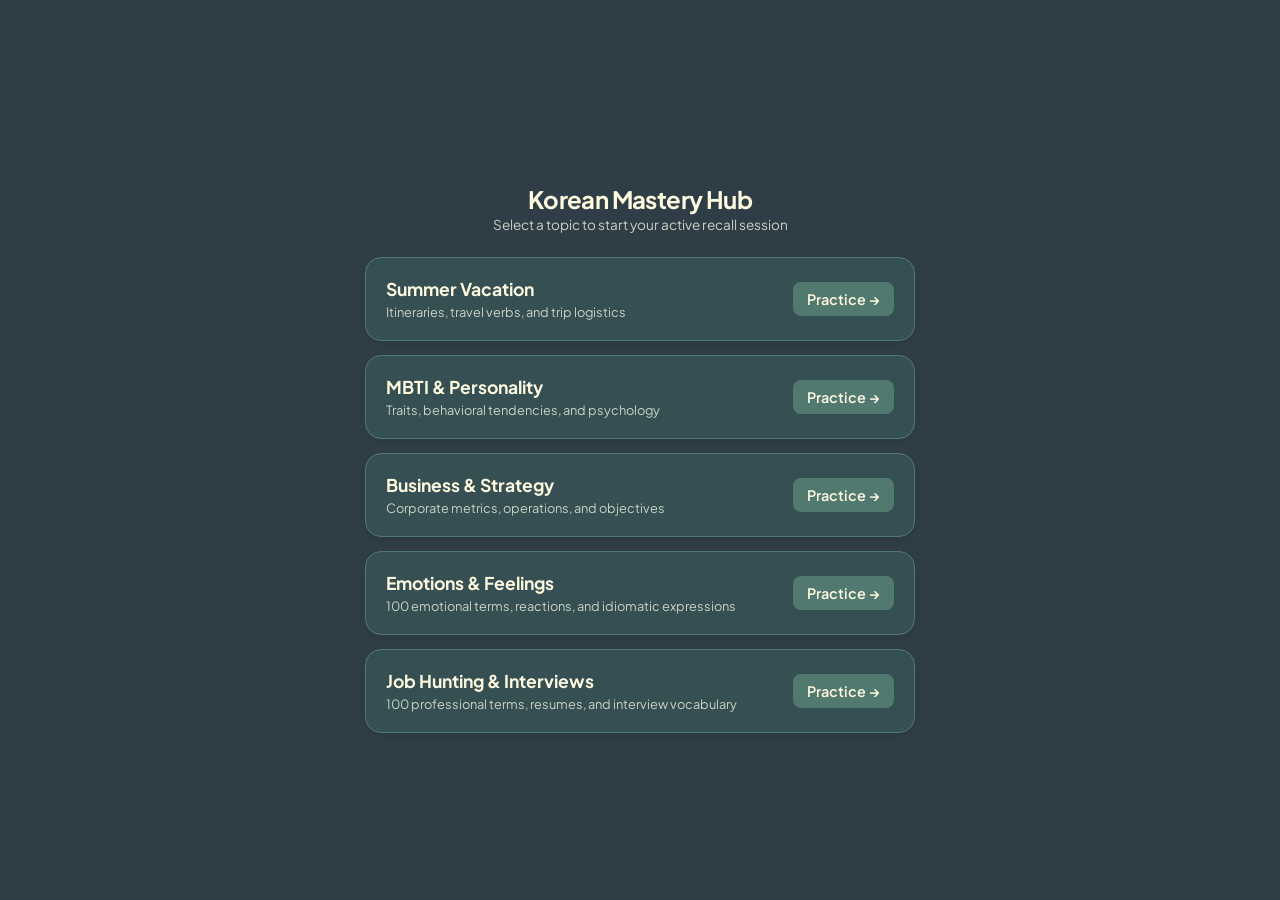
==== index.html @ 9bf6597b "Revise title and topic descriptions in index.html Updated the title and content of the Korean Flashc" ====
<!DOCTYPE html>
<html lang="en">
<head>
    <meta charset="UTF-8">
    <meta name="viewport" content="width=device-width, initial-scale=1.0">
    <title>Mastery Hub - Korean Flashcards</title>
    <link rel="preconnect" href="https://fonts.googleapis.com">
    <link rel="preconnect" href="https://fonts.gstatic.com" crossorigin>
    <link href="https://fonts.googleapis.com/css2?family=Plus+Jakarta+Sans:wght@400;500;600;700&family=Noto+Sans+KR:wght@400;500;700&display=swap" rel="stylesheet">
    <link rel="stylesheet" href="style.css">
    <style>
        .topic-grid {
            display: flex;
            flex-direction: column;
            gap: 14px;
        }

        .topic-card {
            background: var(--surface);
            padding: 20px;
            border-radius: var(--radius);
            border: 1px solid var(--border);
            display: flex;
            justify-content: space-between;
            align-items: center;
            text-decoration: none;
            color: var(--text);
            transition: transform 0.2s, background-color 0.2s;
            box-shadow: 0 4px 6px -1px rgb(0 0 0 / 0.1);
        }

        .topic-card:hover {
            background-color: var(--surface-hover);
            transform: translateY(-2px);
        }

        .topic-info h3 {
            margin: 0 0 4px 0;
            font-size: 1.1rem;
        }

        .topic-info p {
            margin: 0;
            font-size: 0.8rem;
            color: var(--text-light);
        }

        .topic-action {
            font-weight: 600;
            font-size: 0.9rem;
            color: var(--text);
            background: var(--primary);
            padding: 8px 14px;
            border-radius: 8px;
        }
    </style>
</head>
<body>

    <div class="app-container">
        <h1>Korean Mastery Hub</h1>
        <div class="subtitle">Select a topic to start your active recall session</div>

        <div class="topic-grid">
            <a href="practice.html?topic=summer" class="topic-card">
                <div class="topic-info">
                    <h3>Summer Vacation</h3>
                    <p>Itineraries, travel verbs, and trip logistics</p>
                </div>
                <div class="topic-action">Practice →</div>
            </a>

            <a href="practice.html?topic=mbti" class="topic-card">
                <div class="topic-info">
                    <h3>MBTI & Personality</h3>
                    <p>Traits, behavioral tendencies, and psychology</p>
                </div>
                <div class="topic-action">Practice →</div>
            </a>

            <a href="practice.html?topic=business" class="topic-card">
                <div class="topic-info">
                    <h3>Business & Strategy</h3>
                    <p>Corporate metrics, operations, and objectives</p>
                </div>
                <div class="topic-action">Practice →</div>
            </a>

            <a href="practice.html?topic=emotions" class="topic-card">
                <div class="topic-info">
                    <h3>Emotions & Feelings</h3>
                    <p>100 emotional terms, reactions, and idiomatic expressions</p>
                </div>
                <div class="topic-action">Practice →</div>
            </a>

            <a href="practice.html?topic=jobhunting" class="topic-card">
                <div class="topic-info">
                    <h3>Job Hunting & Interviews</h3>
                    <p>100 professional terms, resumes, and interview vocabulary</p>
                </div>
                <div class="topic-action">Practice →</div>
            </a>
        </div>
    </div>

</body>
</html>
---- style.css ----
:root {
    --primary: #52796f;
    --primary-hover: #354f52;
    --success: #606c38;
    --error: #bc6c25;
    --bg: #2f3e46;
    --surface: #354f52;
    --surface-hover: #52796f;
    --text: #fefae0;
    --text-light: #cad2c5;
    --border: #52796f;
    --radius: 16px;
}

body {
    font-family: 'Plus Jakarta Sans', 'Noto Sans KR', sans-serif;
    background-color: var(--bg);
    color: var(--text);
    margin: 0;
    padding: 16px;
    display: flex;
    flex-direction: column;
    align-items: center;
    justify-content: center;
    min-height: 100vh;
    box-sizing: border-box;
    -webkit-tap-highlight-color: transparent;
}

.app-container {
    width: 100%;
    max-width: 550px;
    animation: fadeIn 0.4s ease-out;
    box-sizing: border-box;
}

@keyframes fadeIn {
    from { opacity: 0; transform: translateY(10px); }
    to { opacity: 1; transform: translateY(0); }
}

h1 {
    text-align: center;
    color: var(--text);
    font-weight: 700;
    margin-bottom: 2px;
    font-size: 1.5rem;
    letter-spacing: -0.025em;
}

.subtitle {
    text-align: center;
    color: var(--text-light);
    margin-bottom: 24px;
    font-size: 0.85rem;
}

button.action-btn, button.nav-btn, button.secondary-btn {
    padding: 12px 18px;
    border: none;
    background-color: var(--primary);
    color: white;
    font-size: 0.95rem;
    font-weight: 600;
    border-radius: 10px;
    cursor: pointer;
    transition: background-color 0.2s, transform 0.1s;
    font-family: inherit;
    white-space: nowrap;
    text-decoration: none;
    display: inline-block;
    text-align: center;
}

button.action-btn:hover, button.nav-btn:hover, button.secondary-btn:hover {
    background-color: var(--primary-hover);
}

button.action-btn:active, button.nav-btn:active, button.secondary-btn:active {
    transform: scale(0.98);
}
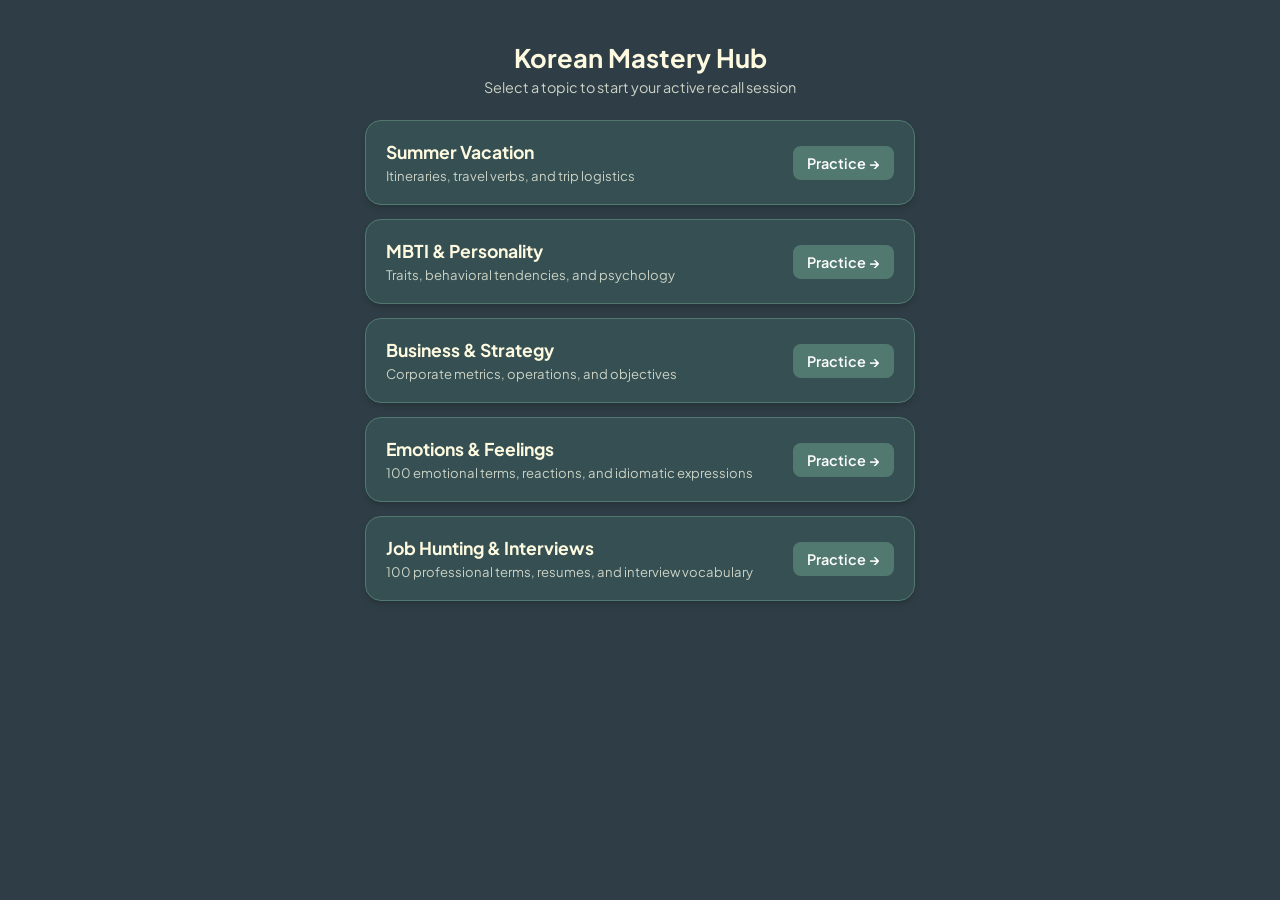
==== commit 896efb44: "Update title and styles in index.html" ====
--- a/index.html
+++ b/index.html
@@ -3,12 +3,54 @@
 <head>
     <meta charset="UTF-8">
     <meta name="viewport" content="width=device-width, initial-scale=1.0">
-    <title>Mastery Hub - Korean Flashcards</title>
+    <title>Korean Mastery Hub</title>
     <link rel="preconnect" href="https://fonts.googleapis.com">
     <link rel="preconnect" href="https://fonts.gstatic.com" crossorigin>
     <link href="https://fonts.googleapis.com/css2?family=Plus+Jakarta+Sans:wght@400;500;600;700&family=Noto+Sans+KR:wght@400;500;700&display=swap" rel="stylesheet">
-    <link rel="stylesheet" href="style.css">
     <style>
+        :root {
+            --primary: #52796f;
+            --primary-hover: #354f52;
+            --bg: #2f3e46;
+            --surface: #354f52;
+            --border: #52796f;
+            --text: #fefae0;
+            --text-light: #cad2c5;
+            --radius: 16px;
+        }
+
+        body {
+            font-family: 'Plus Jakarta Sans', 'Noto Sans KR', sans-serif;
+            background-color: var(--bg);
+            color: var(--text);
+            margin: 0;
+            padding: 24px;
+            display: flex;
+            flex-direction: column;
+            align-items: center;
+            min-height: 100vh;
+            box-sizing: border-box;
+        }
+
+        .app-container {
+            width: 100%;
+            max-width: 550px;
+        }
+
+        h1 {
+            text-align: center;
+            font-weight: 700;
+            margin-bottom: 4px;
+            font-size: 1.6rem;
+        }
+
+        .subtitle {
+            text-align: center;
+            color: var(--text-light);
+            margin-bottom: 24px;
+            font-size: 0.9rem;
+        }
+
         .topic-grid {
             display: flex;
             flex-direction: column;
@@ -26,11 +68,11 @@
             text-decoration: none;
             color: var(--text);
             transition: transform 0.2s, background-color 0.2s;
-            box-shadow: 0 4px 6px -1px rgb(0 0 0 / 0.1);
+            box-shadow: 0 4px 6px -1px rgb(0 0 0 / 0.2);
         }
 
         .topic-card:hover {
-            background-color: var(--surface-hover);
+            background-color: var(--primary-hover);
             transform: translateY(-2px);
         }
 
@@ -41,17 +83,19 @@
 
         .topic-info p {
             margin: 0;
-            font-size: 0.8rem;
+            font-size: 0.82rem;
             color: var(--text-light);
         }
 
         .topic-action {
             font-weight: 600;
             font-size: 0.9rem;
-            color: var(--text);
+            color: white;
             background: var(--primary);
             padding: 8px 14px;
             border-radius: 8px;
+            white-space: nowrap;
+            margin-left: 12px;
         }
     </style>
 </head>
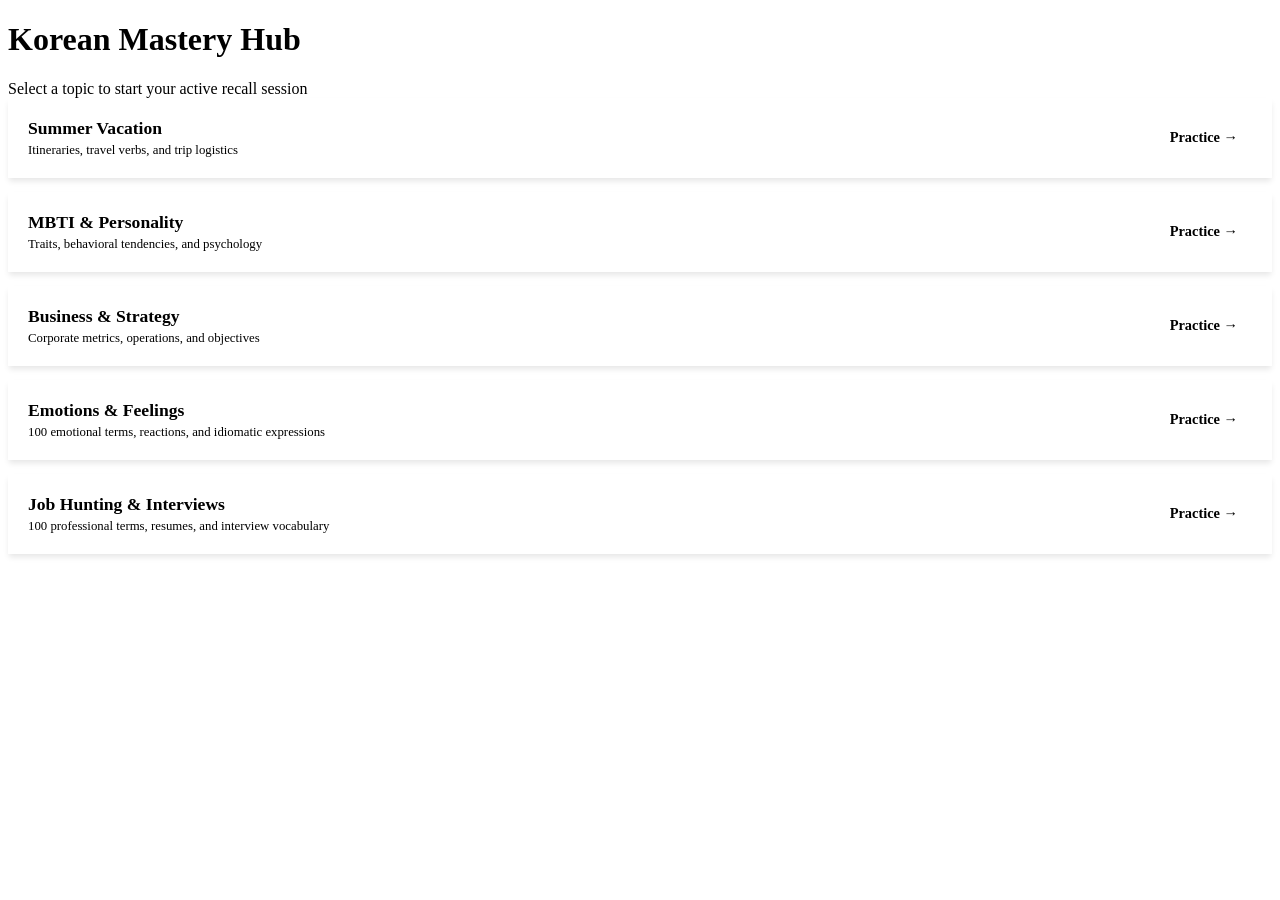
==== commit d967c6df: "Update title and styles in index.html" ====
--- a/index.html
+++ b/index.html
@@ -3,54 +3,12 @@
 <head>
     <meta charset="UTF-8">
     <meta name="viewport" content="width=device-width, initial-scale=1.0">
-    <title>Korean Mastery Hub</title>
+    <title>Mastery Hub - Korean Flashcards</title>
     <link rel="preconnect" href="https://fonts.googleapis.com">
     <link rel="preconnect" href="https://fonts.gstatic.com" crossorigin>
     <link href="https://fonts.googleapis.com/css2?family=Plus+Jakarta+Sans:wght@400;500;600;700&family=Noto+Sans+KR:wght@400;500;700&display=swap" rel="stylesheet">
+    <link rel="stylesheet" href="style.css">
     <style>
-        :root {
-            --primary: #52796f;
-            --primary-hover: #354f52;
-            --bg: #2f3e46;
-            --surface: #354f52;
-            --border: #52796f;
-            --text: #fefae0;
-            --text-light: #cad2c5;
-            --radius: 16px;
-        }
-
-        body {
-            font-family: 'Plus Jakarta Sans', 'Noto Sans KR', sans-serif;
-            background-color: var(--bg);
-            color: var(--text);
-            margin: 0;
-            padding: 24px;
-            display: flex;
-            flex-direction: column;
-            align-items: center;
-            min-height: 100vh;
-            box-sizing: border-box;
-        }
-
-        .app-container {
-            width: 100%;
-            max-width: 550px;
-        }
-
-        h1 {
-            text-align: center;
-            font-weight: 700;
-            margin-bottom: 4px;
-            font-size: 1.6rem;
-        }
-
-        .subtitle {
-            text-align: center;
-            color: var(--text-light);
-            margin-bottom: 24px;
-            font-size: 0.9rem;
-        }
-
         .topic-grid {
             display: flex;
             flex-direction: column;
@@ -68,11 +26,11 @@
             text-decoration: none;
             color: var(--text);
             transition: transform 0.2s, background-color 0.2s;
-            box-shadow: 0 4px 6px -1px rgb(0 0 0 / 0.2);
+            box-shadow: 0 4px 6px -1px rgb(0 0 0 / 0.1);
         }
 
         .topic-card:hover {
-            background-color: var(--primary-hover);
+            background-color: var(--surface-hover);
             transform: translateY(-2px);
         }
 
@@ -83,19 +41,17 @@
 
         .topic-info p {
             margin: 0;
-            font-size: 0.82rem;
+            font-size: 0.8rem;
             color: var(--text-light);
         }
 
         .topic-action {
             font-weight: 600;
             font-size: 0.9rem;
-            color: white;
+            color: var(--text);
             background: var(--primary);
             padding: 8px 14px;
             border-radius: 8px;
-            white-space: nowrap;
-            margin-left: 12px;
         }
     </style>
 </head>
--- a/style.css
+++ b/style.css
@@ -0,0 +1,58 @@
+/* --- Fix Back Link Visibility --- */
+.back-link {
+    color: var(--text-light) !important;
+    text-decoration: none;
+    font-size: 0.9rem;
+    display: inline-block;
+    margin-bottom: 12px;
+}
+
+.back-link:hover {
+    color: var(--text) !important;
+}
+
+/* --- Fix Flashcard 3D Layout & Stacking --- */
+.flashcard-container {
+    perspective: 1000px;
+    width: 100%;
+    height: 320px;
+    cursor: pointer;
+    margin-bottom: 20px;
+}
+
+.card-inner {
+    position: relative;
+    width: 100%;
+    height: 100%;
+    text-align: center;
+    transition: transform 0.6s cubic-bezier(0.4, 0.2, 0.2, 1);
+    transform-style: preserve-3d;
+}
+
+.flashcard-container.flipped .card-inner {
+    transform: rotateY(180deg);
+}
+
+.card-front, .card-back {
+    position: absolute;
+    top: 0;
+    left: 0;
+    width: 100%;
+    height: 100%;
+    backface-visibility: hidden;
+    -webkit-backface-visibility: hidden;
+    background: var(--surface);
+    border: 1px solid var(--border);
+    border-radius: var(--radius);
+    display: flex;
+    flex-direction: column;
+    justify-content: center;
+    align-items: center;
+    padding: 30px;
+    box-sizing: border-box;
+    box-shadow: 0 10px 25px -5px rgb(0 0 0 / 0.3);
+}
+
+.card-back {
+    transform: rotateY(180deg);
+}
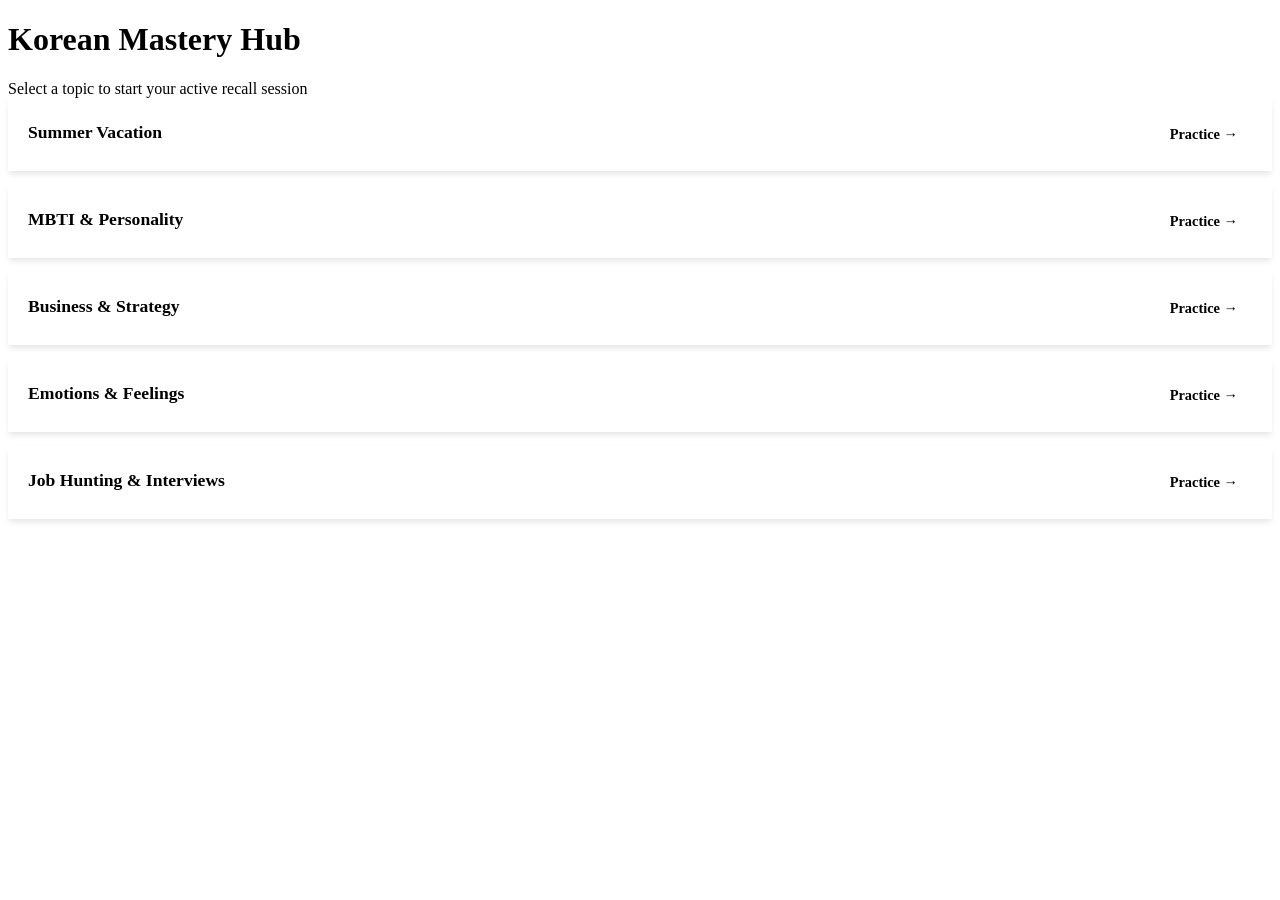
==== commit 8f898dde: "Remove topic descriptions from index.html Removed descriptions from various topic cards in index.htm" ====
--- a/index.html
+++ b/index.html
@@ -65,7 +65,6 @@
             <a href="practice.html?topic=summer" class="topic-card">
                 <div class="topic-info">
                     <h3>Summer Vacation</h3>
-                    <p>Itineraries, travel verbs, and trip logistics</p>
                 </div>
                 <div class="topic-action">Practice →</div>
             </a>
@@ -73,7 +72,6 @@
             <a href="practice.html?topic=mbti" class="topic-card">
                 <div class="topic-info">
                     <h3>MBTI & Personality</h3>
-                    <p>Traits, behavioral tendencies, and psychology</p>
                 </div>
                 <div class="topic-action">Practice →</div>
             </a>
@@ -81,7 +79,6 @@
             <a href="practice.html?topic=business" class="topic-card">
                 <div class="topic-info">
                     <h3>Business & Strategy</h3>
-                    <p>Corporate metrics, operations, and objectives</p>
                 </div>
                 <div class="topic-action">Practice →</div>
             </a>
@@ -89,7 +86,6 @@
             <a href="practice.html?topic=emotions" class="topic-card">
                 <div class="topic-info">
                     <h3>Emotions & Feelings</h3>
-                    <p>100 emotional terms, reactions, and idiomatic expressions</p>
                 </div>
                 <div class="topic-action">Practice →</div>
             </a>
@@ -97,7 +93,6 @@
             <a href="practice.html?topic=jobhunting" class="topic-card">
                 <div class="topic-info">
                     <h3>Job Hunting & Interviews</h3>
-                    <p>100 professional terms, resumes, and interview vocabulary</p>
                 </div>
                 <div class="topic-action">Practice →</div>
             </a>
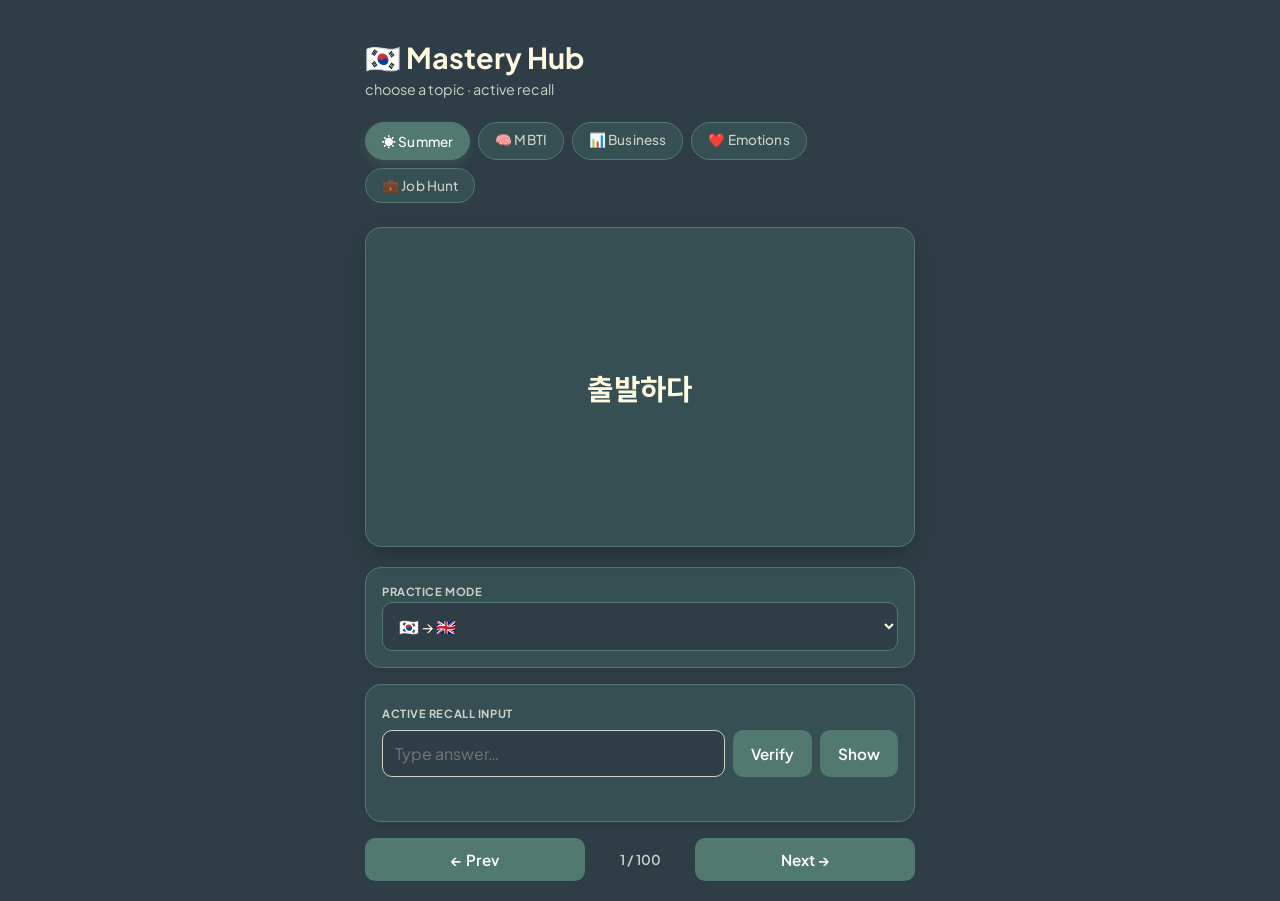
==== commit b59f8e91: "Update index.html" ====
--- a/index.html
+++ b/index.html
@@ -1,103 +1,339 @@
 <!DOCTYPE html>
 <html lang="en">
 <head>
-    <meta charset="UTF-8">
-    <meta name="viewport" content="width=device-width, initial-scale=1.0">
-    <title>Mastery Hub - Korean Flashcards</title>
-    <link rel="preconnect" href="https://fonts.googleapis.com">
-    <link rel="preconnect" href="https://fonts.gstatic.com" crossorigin>
-    <link href="https://fonts.googleapis.com/css2?family=Plus+Jakarta+Sans:wght@400;500;600;700&family=Noto+Sans+KR:wght@400;500;700&display=swap" rel="stylesheet">
-    <link rel="stylesheet" href="style.css">
-    <style>
-        .topic-grid {
-            display: flex;
-            flex-direction: column;
-            gap: 14px;
-        }
-
-        .topic-card {
-            background: var(--surface);
-            padding: 20px;
-            border-radius: var(--radius);
-            border: 1px solid var(--border);
-            display: flex;
-            justify-content: space-between;
-            align-items: center;
-            text-decoration: none;
-            color: var(--text);
-            transition: transform 0.2s, background-color 0.2s;
-            box-shadow: 0 4px 6px -1px rgb(0 0 0 / 0.1);
-        }
-
-        .topic-card:hover {
-            background-color: var(--surface-hover);
-            transform: translateY(-2px);
-        }
-
-        .topic-info h3 {
-            margin: 0 0 4px 0;
-            font-size: 1.1rem;
-        }
-
-        .topic-info p {
-            margin: 0;
-            font-size: 0.8rem;
-            color: var(--text-light);
-        }
-
-        .topic-action {
-            font-weight: 600;
-            font-size: 0.9rem;
-            color: var(--text);
-            background: var(--primary);
-            padding: 8px 14px;
-            border-radius: 8px;
-        }
-    </style>
+  <meta charset="UTF-8">
+  <meta name="viewport" content="width=device-width, initial-scale=1.0">
+  <title>Mastery Hub · Korean</title>
+  <link rel="preconnect" href="https://fonts.googleapis.com">
+  <link rel="preconnect" href="https://fonts.gstatic.com" crossorigin>
+  <link href="https://fonts.googleapis.com/css2?family=Plus+Jakarta+Sans:wght@400;500;600;700&family=Noto+Sans+KR:wght@400;500;700&display=swap" rel="stylesheet">
+  <link rel="stylesheet" href="style.css">
+  <style>
+    /* Additional styles for the new layout */
+    .topic-bar {
+      display: flex;
+      flex-wrap: wrap;
+      gap: 8px;
+      margin-bottom: 24px;
+    }
+    .topic-pill {
+      background: var(--surface);
+      padding: 8px 16px;
+      border-radius: 40px;
+      font-size: 0.85rem;
+      font-weight: 500;
+      border: 1px solid var(--border);
+      cursor: pointer;
+      transition: 0.2s;
+      color: var(--text-light);
+      letter-spacing: 0.01em;
+    }
+    .topic-pill.active {
+      background: var(--primary);
+      color: #fff;
+      border-color: var(--primary);
+      box-shadow: 0 4px 10px rgba(82, 121, 111, 0.3);
+    }
+    .topic-pill:hover { 
+      background: var(--primary-hover); 
+      color: #fff; 
+    }
+  </style>
 </head>
 <body>
-
-    <div class="app-container">
-        <h1>Korean Mastery Hub</h1>
-        <div class="subtitle">Select a topic to start your active recall session</div>
-
-        <div class="topic-grid">
-            <a href="practice.html?topic=summer" class="topic-card">
-                <div class="topic-info">
-                    <h3>Summer Vacation</h3>
-                </div>
-                <div class="topic-action">Practice →</div>
-            </a>
-
-            <a href="practice.html?topic=mbti" class="topic-card">
-                <div class="topic-info">
-                    <h3>MBTI & Personality</h3>
-                </div>
-                <div class="topic-action">Practice →</div>
-            </a>
-
-            <a href="practice.html?topic=business" class="topic-card">
-                <div class="topic-info">
-                    <h3>Business & Strategy</h3>
-                </div>
-                <div class="topic-action">Practice →</div>
-            </a>
-
-            <a href="practice.html?topic=emotions" class="topic-card">
-                <div class="topic-info">
-                    <h3>Emotions & Feelings</h3>
-                </div>
-                <div class="topic-action">Practice →</div>
-            </a>
-
-            <a href="practice.html?topic=jobhunting" class="topic-card">
-                <div class="topic-info">
-                    <h3>Job Hunting & Interviews</h3>
-                </div>
-                <div class="topic-action">Practice →</div>
-            </a>
-        </div>
+<div class="app-container" id="app">
+  <h1>🇰🇷 Mastery Hub</h1>
+  <div class="subtitle">choose a topic · active recall</div>
+
+  <!-- topic pills -->
+  <div class="topic-bar" id="topicBar">
+    <span class="topic-pill active" data-topic="summer">☀️ Summer</span>
+    <span class="topic-pill" data-topic="mbti">🧠 MBTI</span>
+    <span class="topic-pill" data-topic="business">📊 Business</span>
+    <span class="topic-pill" data-topic="emotions">❤️ Emotions</span>
+    <span class="topic-pill" data-topic="jobhunting">💼 Job Hunt</span>
+  </div>
+
+  <!-- flashcard -->
+  <div class="flashcard-container" id="card3d">
+    <div class="card-inner">
+      <div class="card-front" id="cardFront">여름</div>
+      <div class="card-back">
+        <div id="cardBack">summer</div>
+        <div class="example-box" id="cardExample">Example: 더운 여름</div>
+      </div>
     </div>
-
+  </div>
+
+  <!-- controls -->
+  <div class="controls">
+    <div class="control-group">
+      <label for="directionSelect">Practice Mode</label>
+      <select id="directionSelect">
+        <option value="ko-en">🇰🇷 → 🇬🇧</option>
+        <option value="en-ko">🇬🇧 → 🇰🇷</option>
+      </select>
+    </div>
+  </div>
+
+  <div class="input-section">
+    <label for="userAnswer">Active Recall Input</label>
+    <div class="input-row">
+      <input type="text" id="userAnswer" placeholder="Type answer…" autocomplete="off">
+      <button class="action-btn" id="actionBtn">Verify</button>
+      <button class="secondary-btn" id="showBtn">Show</button>
+    </div>
+    <div class="feedback" id="feedbackMessage"></div>
+  </div>
+
+  <!-- navigation -->
+  <div class="nav-container">
+    <button class="nav-btn" id="prevBtn">← Prev</button>
+    <div class="progress" id="progressIndicator">1 / 10</div>
+    <button class="nav-btn" id="nextBtn">Next →</button>
+  </div>
+</div>
+
+<!-- Load all data files -->
+<script src="data/summer.js"></script>
+<script src="data/mbti.js"></script>
+<script src="data/business.js"></script>
+<script src="data/emotions.js"></script>
+<script src="data/jobhunting.js"></script>
+
+<script>
+  // Map topic keys to their data (loaded from separate files)
+  const topicMap = {
+    summer: { name: 'Summer', data: typeof summerData !== 'undefined' ? summerData : [] },
+    mbti: { name: 'MBTI', data: typeof mbtiData !== 'undefined' ? mbtiData : [] },
+    business: { name: 'Business', data: typeof businessData !== 'undefined' ? businessData : [] },
+    emotions: { name: 'Emotions', data: typeof emotionsData !== 'undefined' ? emotionsData : [] },
+    jobhunting: { name: 'Job Hunt', data: typeof jobhuntingData !== 'undefined' ? jobhuntingData : [] }
+  };
+
+  // -------- STATE -------------------------------------------------
+  let currentTopic = 'summer';
+  let cards = [];
+  let currentIndex = 0;
+  let direction = 'ko-en';
+  let isFlipped = false;
+  let answeredCorrect = false;
+
+  // DOM refs
+  const card3d = document.getElementById('card3d');
+  const frontEl = document.getElementById('cardFront');
+  const backEl = document.getElementById('cardBack');
+  const exampleEl = document.getElementById('cardExample');
+  const progressEl = document.getElementById('progressIndicator');
+  const feedbackEl = document.getElementById('feedbackMessage');
+  const actionBtn = document.getElementById('actionBtn');
+  const showBtn = document.getElementById('showBtn');
+  const prevBtn = document.getElementById('prevBtn');
+  const nextBtn = document.getElementById('nextBtn');
+  const userInput = document.getElementById('userAnswer');
+  const directionSelect = document.getElementById('directionSelect');
+  const topicPills = document.querySelectorAll('.topic-pill');
+
+  // -------- HELPERS -----------------------------------------------
+  function shuffleArray(arr) {
+    const a = [...arr];
+    for (let i = a.length - 1; i > 0; i--) {
+      const j = Math.floor(Math.random() * (i + 1));
+      [a[i], a[j]] = [a[j], a[i]];
+    }
+    return a;
+  }
+
+  function setActiveTopic(topicKey) {
+    topicPills.forEach(p => {
+      p.classList.toggle('active', p.dataset.topic === topicKey);
+    });
+  }
+
+  // -------- RENDER CARD -------------------------------------------
+  function renderCard() {
+    if (!cards.length) {
+      frontEl.textContent = 'No data';
+      backEl.textContent = 'No data';
+      exampleEl.textContent = '✧ No examples';
+      progressEl.textContent = '0 / 0';
+      return;
+    }
+    const card = cards[currentIndex];
+    const isKoEn = direction === 'ko-en';
+    frontEl.textContent = isKoEn ? card.ko : card.en;
+    backEl.textContent = isKoEn ? card.en : card.ko;
+    exampleEl.textContent = `✧ ${card.ex}`;
+    progressEl.textContent = `${currentIndex + 1} / ${cards.length}`;
+    
+    // Reset flip and feedback
+    if (card3d.classList.contains('flipped')) {
+      card3d.classList.remove('flipped');
+    }
+    isFlipped = false;
+    answeredCorrect = false;
+    userInput.value = '';
+    feedbackEl.textContent = '';
+    feedbackEl.className = 'feedback';
+    actionBtn.textContent = 'Verify';
+    userInput.focus();
+  }
+
+  // -------- LOAD TOPIC --------------------------------------------
+  function loadTopic(topicKey) {
+    const topic = topicMap[topicKey];
+    if (!topic || !topic.data.length) {
+      console.warn(`Topic "${topicKey}" not found or empty`);
+      return;
+    }
+    currentTopic = topicKey;
+    cards = shuffleArray(topic.data);
+    currentIndex = 0;
+    setActiveTopic(topicKey);
+    renderCard();
+  }
+
+  // -------- NAVIGATION --------------------------------------------
+  function goNext() {
+    if (!cards.length) return;
+    currentIndex = (currentIndex + 1) % cards.length;
+    renderCard();
+  }
+
+  function goPrev() {
+    if (!cards.length) return;
+    currentIndex = (currentIndex - 1 + cards.length) % cards.length;
+    renderCard();
+  }
+
+  // -------- FLIP --------------------------------------------------
+  function flipCard() {
+    if (!cards.length) return;
+    card3d.classList.toggle('flipped');
+    isFlipped = !isFlipped;
+    if (isFlipped) {
+      answeredCorrect = true;
+      actionBtn.textContent = 'Next ➔';
+      feedbackEl.textContent = 'Answer revealed. Press Next or Enter.';
+      feedbackEl.className = 'feedback incorrect';
+    }
+  }
+
+  // -------- CHECK ANSWER ------------------------------------------
+  function handleVerify() {
+    if (!cards.length) return;
+    if (answeredCorrect || isFlipped) {
+      goNext();
+      return;
+    }
+    const raw = userInput.value.trim();
+    if (!raw) {
+      feedbackEl.textContent = '✏️ Type an answer first.';
+      feedbackEl.className = 'feedback incorrect';
+      return;
+    }
+    const card = cards[currentIndex];
+    const target = direction === 'ko-en' ? card.en : card.ko;
+    const variants = target.split('/').map(s => s.trim().toLowerCase());
+    const cleanVariants = variants.flatMap(v => {
+      const clean = v.replace(/\s*\(.*?\)\s*/g, '').trim();
+      return [v, clean];
+    });
+    const inputLower = raw.toLowerCase();
+    const isCorrect = cleanVariants.some(v => 
+      inputLower === v || (v.length > 2 && inputLower.includes(v))
+    );
+
+    if (isCorrect) {
+      answeredCorrect = true;
+      feedbackEl.textContent = '✅ Correct! Press Next or Enter.';
+      feedbackEl.className = 'feedback correct';
+      actionBtn.textContent = 'Next ➔';
+      if (!isFlipped) {
+        card3d.classList.add('flipped');
+        isFlipped = true;
+      }
+    } else {
+      feedbackEl.textContent = '❌ Incorrect. Try again or use "Show".';
+      feedbackEl.className = 'feedback incorrect';
+      userInput.value = '';
+      userInput.focus();
+    }
+  }
+
+  // -------- SHOW ANSWER -------------------------------------------
+  function handleShow() {
+    if (!cards.length) return;
+    if (!isFlipped) {
+      card3d.classList.add('flipped');
+      isFlipped = true;
+    }
+    answeredCorrect = true;
+    actionBtn.textContent = 'Next ➔';
+    feedbackEl.textContent = '👀 Answer shown. Press Next or Enter.';
+    feedbackEl.className = 'feedback incorrect';
+  }
+
+  // -------- DIRECTION CHANGE --------------------------------------
+  function changeDirection() {
+    direction = directionSelect.value;
+    renderCard();
+  }
+
+  // -------- KEYBOARD ----------------------------------------------
+  function onInputKey(e) {
+    if (e.key === 'Enter') {
+      e.preventDefault();
+      if (answeredCorrect || isFlipped) {
+        goNext();
+      } else {
+        handleVerify();
+      }
+    }
+  }
+
+  // -------- INIT --------------------------------------------------
+  function init() {
+    // Check if data loaded properly
+    console.log('Data loaded:', {
+      summer: summerData?.length || 0,
+      mbti: mbtiData?.length || 0,
+      business: businessData?.length || 0,
+      emotions: emotionsData?.length || 0,
+      jobhunting: jobhuntingData?.length || 0
+    });
+
+    loadTopic('summer');
+    
+    // Event listeners
+    topicPills.forEach(pill => {
+      pill.addEventListener('click', () => {
+        const topic = pill.dataset.topic;
+        if (topic !== currentTopic) {
+          loadTopic(topic);
+        }
+      });
+    });
+    
+    directionSelect.addEventListener('change', changeDirection);
+    actionBtn.addEventListener('click', handleVerify);
+    showBtn.addEventListener('click', handleShow);
+    prevBtn.addEventListener('click', goPrev);
+    nextBtn.addEventListener('click', goNext);
+    
+    card3d.addEventListener('click', (e) => {
+      if (e.target.closest('.action-btn') || e.target.closest('.secondary-btn') || e.target.closest('input')) return;
+      if (!cards.length) return;
+      if (!isFlipped) {
+        handleShow();
+      }
+    });
+    
+    userInput.addEventListener('keydown', onInputKey);
+  }
+
+  // Wait for DOM and data to load
+  document.addEventListener('DOMContentLoaded', init);
+</script>
 </body>
 </html>
--- a/style.css
+++ b/style.css
@@ -1,4 +1,45 @@
-/* --- Fix Back Link Visibility --- */
+:root {
+    --primary: #52796f;
+    --primary-hover: #354f52;
+    --surface-hover: #3e5c5d;
+    --bg: #2f3e46;
+    --surface: #354f52;
+    --border: #52796f;
+    --text: #fefae0;
+    --text-light: #cad2c5;
+    --radius: 16px;
+}
+
+body {
+    font-family: 'Plus Jakarta Sans', 'Noto Sans KR', sans-serif;
+    background-color: var(--bg);
+    color: var(--text);
+    margin: 0;
+    padding: 20px;
+    display: flex;
+    flex-direction: column;
+    align-items: center;
+    min-height: 100vh;
+    box-sizing: border-box;
+}
+
+.app-container {
+    width: 100%;
+    max-width: 550px;
+}
+
+h1 {
+    font-size: 1.8rem;
+    margin-bottom: 4px;
+}
+
+.subtitle {
+    color: var(--text-light);
+    font-size: 0.9rem;
+    margin-bottom: 24px;
+}
+
+/* --- Back Link Visibility --- */
 .back-link {
     color: var(--text-light) !important;
     text-decoration: none;
@@ -11,7 +52,7 @@
     color: var(--text) !important;
 }
 
-/* --- Fix Flashcard 3D Layout & Stacking --- */
+/* --- Flashcard 3D Layout & Stacking --- */
 .flashcard-container {
     perspective: 1000px;
     width: 100%;
@@ -53,6 +94,160 @@
     box-shadow: 0 10px 25px -5px rgb(0 0 0 / 0.3);
 }
 
+.card-front {
+    font-size: 1.8rem;
+    font-weight: 700;
+    color: var(--text);
+    letter-spacing: -0.02em;
+}
+
 .card-back {
     transform: rotateY(180deg);
-}
+    font-size: 1.5rem;
+    font-weight: 600;
+    color: #d8f3dc;
+}
+
+.example-box {
+    margin-top: 14px;
+    font-size: 0.85rem;
+    color: var(--text-light);
+    font-style: italic;
+    background: rgba(47, 62, 70, 0.6);
+    padding: 10px 14px;
+    border-radius: 10px;
+    width: 100%;
+    box-sizing: border-box;
+    border: 1px solid var(--border);
+    line-height: 1.4;
+}
+
+.controls, .input-section {
+    background: var(--surface);
+    padding: 16px;
+    border-radius: var(--radius);
+    border: 1px solid var(--border);
+    margin-bottom: 16px;
+    box-shadow: 0 4px 6px -1px rgb(0 0 0 / 0.1);
+}
+
+.control-group {
+    display: flex;
+    flex-direction: column;
+    gap: 4px;
+}
+
+label {
+    font-size: 0.7rem;
+    font-weight: 700;
+    color: var(--text-light);
+    text-transform: uppercase;
+    letter-spacing: 0.05em;
+}
+
+select, input[type="text"] {
+    padding: 12px;
+    border-radius: 10px;
+    border: 1px solid var(--border);
+    font-size: 1rem;
+    background-color: #2f3e46;
+    color: var(--text);
+    outline: none;
+    transition: border-color 0.2s;
+    font-family: inherit;
+    width: 100%;
+    box-sizing: border-box;
+}
+
+select:focus, input:focus {
+    border-color: var(--text-light);
+}
+
+.input-row {
+    display: flex;
+    flex-direction: column;
+    gap: 8px;
+    margin-top: 8px;
+}
+
+@media (min-width: 480px) {
+    .input-row {
+        flex-ion: row;
+        flex-direction: row;
+    }
+}
+
+button.action-btn, button.nav-btn, button.secondary-btn {
+    padding: 12px 18px;
+    border: none;
+    background-color: var(--primary);
+    color: white;
+    font-size: 0.95rem;
+    font-weight: 600;
+    border-radius: 10px;
+    cursor: pointer;
+    transition: background-color 0.2s, transform 0.1s;
+    font-family: inherit;
+    white-space: nowrap;
+    text-decoration: none;
+    display: inline-block;
+    text-align: center;
+}
+
+button.action-btn:hover, button.nav-btn:hover, button.secondary-btn:hover {
+    background-color: var(--primary-hover);
+}
+
+.secondary-btn {
+    background-color: #3e5c5d;
+    border: 1px solid var(--border);
+    color: var(--text-light);
+}
+
+.secondary-btn:hover {
+    background-color: var(--primary-hover);
+    color: var(--text);
+}
+
+.feedback {
+    font-size: 0.85rem;
+    font-weight: 600;
+    min-height: 20px;
+    text-align: center;
+    margin-top: 8px;
+}
+
+.feedback.correct {
+    color: #d8f3dc;
+}
+
+.feedback.incorrect {
+    color: #dda15e;
+}
+
+.nav-container {
+    display: flex;
+    justify-content: space-between;
+    align-items: center;
+    gap: 10px;
+}
+
+button.nav-btn {
+    flex: 1;
+    padding: 12px 10px;
+}
+
+.progress {
+    text-align: center;
+    font-weight: 600;
+    color: var(--text-light);
+    font-size: 0.85rem;
+    min-width: 90px;
+}
+
+.top-nav {
+    display: flex;
+    justify-content: space-between;
+    align-items: center;
+    margin-bottom: 16px;
+}
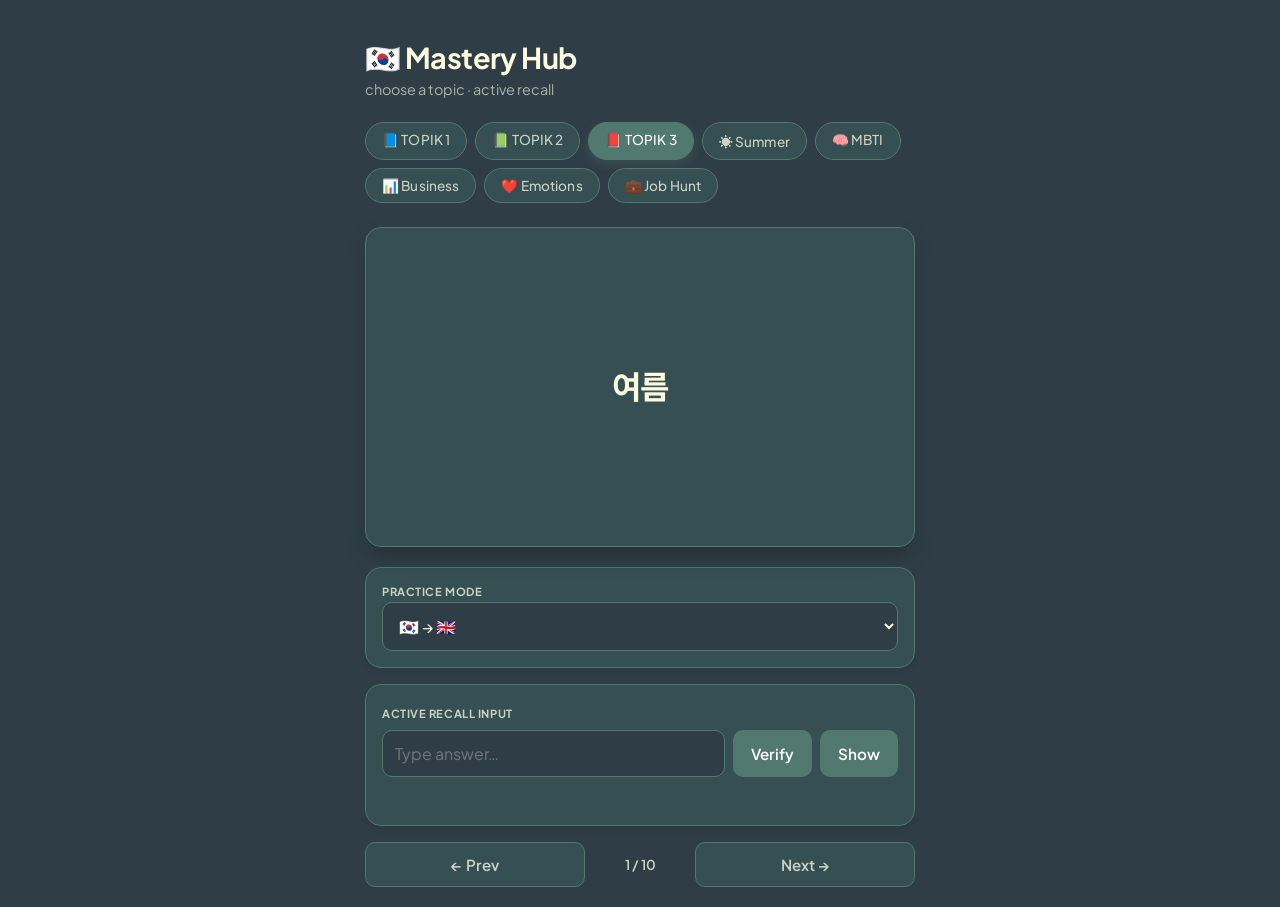
==== commit b0edfa53: "Update index.html" ====
--- a/index.html
+++ b/index.html
@@ -27,6 +27,7 @@
       transition: 0.2s;
       color: var(--text-light);
       letter-spacing: 0.01em;
+      user-select: none;
     }
     .topic-pill.active {
       background: var(--primary);
@@ -47,7 +48,10 @@
 
   <!-- topic pills -->
   <div class="topic-bar" id="topicBar">
-    <span class="topic-pill active" data-topic="summer">☀️ Summer</span>
+    <span class="topic-pill" data-topic="topik1">📘 TOPIK 1</span>
+    <span class="topic-pill" data-topic="topik2">📗 TOPIK 2</span>
+    <span class="topic-pill active" data-topic="topik3">📕 TOPIK 3</span>
+    <span class="topic-pill" data-topic="summer">☀️ Summer</span>
     <span class="topic-pill" data-topic="mbti">🧠 MBTI</span>
     <span class="topic-pill" data-topic="business">📊 Business</span>
     <span class="topic-pill" data-topic="emotions">❤️ Emotions</span>
@@ -100,6 +104,9 @@
 <script src="data/business.js"></script>
 <script src="data/emotions.js"></script>
 <script src="data/jobhunting.js"></script>
+<script src="data/topik1.js"></script>
+<script src="data/topik2.js"></script>
+<script src="data/topik3.js"></script>
 
 <script>
   // Map topic keys to their data (loaded from separate files)
@@ -108,11 +115,14 @@
     mbti: { name: 'MBTI', data: typeof mbtiData !== 'undefined' ? mbtiData : [] },
     business: { name: 'Business', data: typeof businessData !== 'undefined' ? businessData : [] },
     emotions: { name: 'Emotions', data: typeof emotionsData !== 'undefined' ? emotionsData : [] },
-    jobhunting: { name: 'Job Hunt', data: typeof jobhuntingData !== 'undefined' ? jobhuntingData : [] }
+    jobhunting: { name: 'Job Hunt', data: typeof jobhuntingData !== 'undefined' ? jobhuntingData : [] },
+    topik1: { name: 'TOPIK 1', data: typeof topik1Data !== 'undefined' ? topik1Data : [] },
+    topik2: { name: 'TOPIK 2', data: typeof topik2Data !== 'undefined' ? topik2Data : [] },
+    topik3: { name: 'TOPIK 3', data: typeof topik3Data !== 'undefined' ? topik3Data : [] }
   };
 
   // -------- STATE -------------------------------------------------
-  let currentTopic = 'summer';
+  let currentTopic = 'topik3';
   let cards = [];
   let currentIndex = 0;
   let direction = 'ko-en';
@@ -296,14 +306,17 @@
   function init() {
     // Check if data loaded properly
     console.log('Data loaded:', {
-      summer: summerData?.length || 0,
-      mbti: mbtiData?.length || 0,
-      business: businessData?.length || 0,
-      emotions: emotionsData?.length || 0,
-      jobhunting: jobhuntingData?.length || 0
-    });
-
-    loadTopic('summer');
+      summer: typeof summerData !== 'undefined' ? summerData.length : 0,
+      mbti: typeof mbtiData !== 'undefined' ? mbtiData.length : 0,
+      business: typeof businessData !== 'undefined' ? businessData.length : 0,
+      emotions: typeof emotionsData !== 'undefined' ? emotionsData.length : 0,
+      jobhunting: typeof jobhuntingData !== 'undefined' ? jobhuntingData.length : 0,
+      topik1: typeof topik1Data !== 'undefined' ? topik1Data.length : 0,
+      topik2: typeof topik2Data !== 'undefined' ? topik2Data.length : 0,
+      topik3: typeof topik3Data !== 'undefined' ? topik3Data.length : 0
+    });
+
+    loadTopic('topik3');
     
     // Event listeners
     topicPills.forEach(pill => {
--- a/style.css
+++ b/style.css
@@ -1,6 +1,6 @@
 :root {
     --primary: #52796f;
-    --primary-hover: #354f52;
+    --primary-hover: #3e5c5d;
     --surface-hover: #3e5c5d;
     --bg: #2f3e46;
     --surface: #354f52;
@@ -31,28 +31,53 @@
 h1 {
     font-size: 1.8rem;
     margin-bottom: 4px;
+    font-weight: 700;
+    letter-spacing: -0.02em;
 }
 
 .subtitle {
     color: var(--text-light);
     font-size: 0.9rem;
     margin-bottom: 24px;
-}
-
-/* --- Back Link Visibility --- */
-.back-link {
-    color: var(--text-light) !important;
-    text-decoration: none;
-    font-size: 0.9rem;
-    display: inline-block;
-    margin-bottom: 12px;
-}
-
-.back-link:hover {
-    color: var(--text) !important;
-}
-
-/* --- Flashcard 3D Layout & Stacking --- */
+    opacity: 0.8;
+}
+
+/* --- Topic Pills --- */
+.topic-bar {
+    display: flex;
+    flex-wrap: wrap;
+    gap: 8px;
+    margin-bottom: 24px;
+}
+
+.topic-pill {
+    background: var(--surface);
+    padding: 8px 16px;
+    border-radius: 40px;
+    font-size: 0.85rem;
+    font-weight: 500;
+    border: 1px solid var(--border);
+    cursor: pointer;
+    transition: all 0.2s ease;
+    color: var(--text-light);
+    letter-spacing: 0.01em;
+    user-select: none;
+}
+
+.topic-pill:hover {
+    background: var(--primary-hover);
+    color: #fff;
+    transform: translateY(-1px);
+}
+
+.topic-pill.active {
+    background: var(--primary);
+    color: #fff;
+    border-color: var(--primary);
+    box-shadow: 0 4px 10px rgba(82, 121, 111, 0.3);
+}
+
+/* --- Flashcard 3D Layout --- */
 .flashcard-container {
     perspective: 1000px;
     width: 100%;
@@ -95,15 +120,16 @@
 }
 
 .card-front {
-    font-size: 1.8rem;
+    font-size: 2rem;
     font-weight: 700;
     color: var(--text);
     letter-spacing: -0.02em;
+    line-height: 1.3;
 }
 
 .card-back {
     transform: rotateY(180deg);
-    font-size: 1.5rem;
+    font-size: 1.6rem;
     font-weight: 600;
     color: #d8f3dc;
 }
@@ -122,6 +148,7 @@
     line-height: 1.4;
 }
 
+/* --- Controls & Input Sections --- */
 .controls, .input-section {
     background: var(--surface);
     padding: 16px;
@@ -163,20 +190,24 @@
     border-color: var(--text-light);
 }
 
+.input-section {
+    margin-bottom: 16px;
+}
+
 .input-row {
     display: flex;
-    flex-direction: column;
+    flex-direction: row;
     gap: 8px;
     margin-top: 8px;
-}
-
-@media (min-width: 480px) {
-    .input-row {
-        flex-ion: row;
-        flex-direction: row;
-    }
-}
-
+    flex-wrap: wrap;
+}
+
+.input-row input {
+    flex: 2;
+    min-width: 160px;
+}
+
+/* --- Buttons --- */
 button.action-btn, button.nav-btn, button.secondary-btn {
     padding: 12px 18px;
     border: none;
@@ -196,6 +227,11 @@
 
 button.action-btn:hover, button.nav-btn:hover, button.secondary-btn:hover {
     background-color: var(--primary-hover);
+    transform: translateY(-1px);
+}
+
+button.action-btn:active, button.nav-btn:active, button.secondary-btn:active {
+    transform: translateY(0px);
 }
 
 .secondary-btn {
@@ -209,32 +245,43 @@
     color: var(--text);
 }
 
+/* --- Feedback --- */
 .feedback {
     font-size: 0.85rem;
     font-weight: 600;
-    min-height: 20px;
+    min-height: 24px;
     text-align: center;
     margin-top: 8px;
 }
 
 .feedback.correct {
-    color: #d8f3dc;
+    color: #b7e4c7;
 }
 
 .feedback.incorrect {
-    color: #dda15e;
-}
-
+    color: #f4a261;
+}
+
+/* --- Navigation --- */
 .nav-container {
     display: flex;
     justify-content: space-between;
     align-items: center;
     gap: 10px;
+    margin-top: 4px;
 }
 
 button.nav-btn {
     flex: 1;
     padding: 12px 10px;
+    background-color: var(--surface);
+    border: 1px solid var(--border);
+    color: var(--text-light);
+}
+
+button.nav-btn:hover {
+    background-color: var(--primary-hover);
+    color: var(--text);
 }
 
 .progress {
@@ -245,9 +292,66 @@
     min-width: 90px;
 }
 
-.top-nav {
-    display: flex;
-    justify-content: space-between;
-    align-items: center;
-    margin-bottom: 16px;
-}
+/* --- Responsive --- */
+@media (max-width: 480px) {
+    body {
+        padding: 12px;
+    }
+    
+    .app-container {
+        max-width: 100%;
+    }
+    
+    h1 {
+        font-size: 1.5rem;
+    }
+    
+    .card-front {
+        font-size: 1.6rem;
+    }
+    
+    .card-back {
+        font-size: 1.3rem;
+    }
+    
+    .topic-pill {
+        font-size: 0.75rem;
+        padding: 6px 12px;
+    }
+    
+    .input-row {
+        flex-direction: column;
+    }
+    
+    .input-row input {
+        min-width: unset;
+        width: 100%;
+    }
+    
+    button.action-btn, button.secondary-btn {
+        width: 100%;
+        justify-content: center;
+    }
+    
+    .flashcard-container {
+        height: 260px;
+    }
+}
+
+@media (max-width: 380px) {
+    .flashcard-container {
+        height: 220px;
+    }
+    
+    .card-front {
+        font-size: 1.3rem;
+    }
+    
+    .card-back {
+        font-size: 1.1rem;
+    }
+    
+    .example-box {
+        font-size: 0.75rem;
+    }
+}
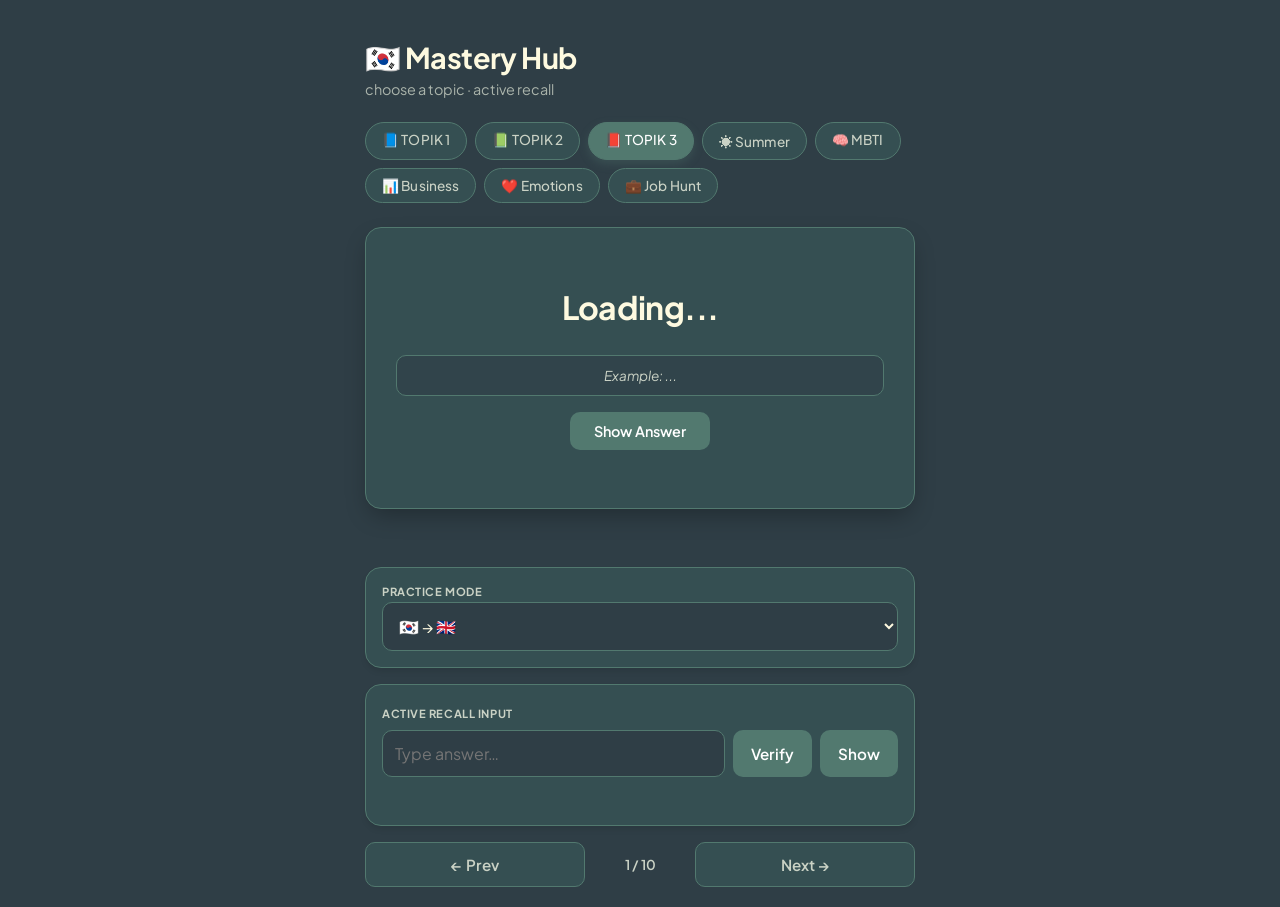
==== commit f3a92b26: "Refactor flashcard display and answer handling Updated flashcard implementation to remove 3D flip ef" ====
--- a/index.html
+++ b/index.html
@@ -39,6 +39,231 @@
       background: var(--primary-hover); 
       color: #fff; 
     }
+
+    /* Simplified card - no 3D flip */
+    .flashcard-container {
+      width: 100%;
+      min-height: 280px;
+      margin-bottom: 20px;
+      cursor: default;
+    }
+
+    .card-display {
+      background: var(--surface);
+      border: 1px solid var(--border);
+      border-radius: var(--radius);
+      padding: 40px 30px;
+      box-shadow: 0 10px 25px -5px rgb(0 0 0 / 0.3);
+      text-align: center;
+      min-height: 200px;
+      display: flex;
+      flex-direction: column;
+      justify-content: center;
+      align-items: center;
+    }
+
+    .card-front-text {
+      font-size: 2rem;
+      font-weight: 700;
+      color: var(--text);
+      letter-spacing: -0.02em;
+      line-height: 1.3;
+      margin-bottom: 12px;
+    }
+
+    .card-back-text {
+      font-size: 1.6rem;
+      font-weight: 600;
+      color: #d8f3dc;
+      margin-top: 8px;
+    }
+
+    .card-back-text.hidden {
+      display: none;
+    }
+
+    .example-box {
+      margin-top: 14px;
+      font-size: 0.85rem;
+      color: var(--text-light);
+      font-style: italic;
+      background: rgba(47, 62, 70, 0.6);
+      padding: 10px 14px;
+      border-radius: 10px;
+      width: 100%;
+      box-sizing: border-box;
+      border: 1px solid var(--border);
+      line-height: 1.4;
+    }
+
+    .reveal-btn {
+      margin-top: 16px;
+      padding: 10px 24px;
+      border: none;
+      background: var(--primary);
+      color: white;
+      font-size: 0.9rem;
+      font-weight: 600;
+      border-radius: 10px;
+      cursor: pointer;
+      transition: background-color 0.2s;
+      font-family: inherit;
+    }
+
+    .reveal-btn:hover {
+      background: var(--primary-hover);
+    }
+
+    .reveal-btn.revealed {
+      background: #3e5c5d;
+      border: 1px solid var(--border);
+      color: var(--text-light);
+    }
+
+    .reveal-btn.revealed:hover {
+      background: var(--primary-hover);
+      color: var(--text);
+    }
+
+    /* Rest of the styles remain the same */
+    .controls, .input-section {
+      background: var(--surface);
+      padding: 16px;
+      border-radius: var(--radius);
+      border: 1px solid var(--border);
+      margin-bottom: 16px;
+      box-shadow: 0 4px 6px -1px rgb(0 0 0 / 0.1);
+    }
+
+    .control-group {
+      display: flex;
+      flex-direction: column;
+      gap: 4px;
+    }
+
+    label {
+      font-size: 0.7rem;
+      font-weight: 700;
+      color: var(--text-light);
+      text-transform: uppercase;
+      letter-spacing: 0.05em;
+    }
+
+    select, input[type="text"] {
+      padding: 12px;
+      border-radius: 10px;
+      border: 1px solid var(--border);
+      font-size: 1rem;
+      background-color: #2f3e46;
+      color: var(--text);
+      outline: none;
+      transition: border-color 0.2s;
+      font-family: inherit;
+      width: 100%;
+      box-sizing: border-box;
+    }
+
+    select:focus, input:focus {
+      border-color: var(--text-light);
+    }
+
+    .input-row {
+      display: flex;
+      flex-direction: row;
+      gap: 8px;
+      margin-top: 8px;
+      flex-wrap: wrap;
+    }
+
+    .input-row input {
+      flex: 2;
+      min-width: 160px;
+    }
+
+    button.action-btn, button.nav-btn, button.secondary-btn {
+      padding: 12px 18px;
+      border: none;
+      background-color: var(--primary);
+      color: white;
+      font-size: 0.95rem;
+      font-weight: 600;
+      border-radius: 10px;
+      cursor: pointer;
+      transition: background-color 0.2s, transform 0.1s;
+      font-family: inherit;
+      white-space: nowrap;
+      text-decoration: none;
+      display: inline-block;
+      text-align: center;
+    }
+
+    button.action-btn:hover, button.nav-btn:hover, button.secondary-btn:hover {
+      background-color: var(--primary-hover);
+      transform: translateY(-1px);
+    }
+
+    .secondary-btn {
+      background-color: #3e5c5d;
+      border: 1px solid var(--border);
+      color: var(--text-light);
+    }
+
+    .secondary-btn:hover {
+      background-color: var(--primary-hover);
+      color: var(--text);
+    }
+
+    .feedback {
+      font-size: 0.85rem;
+      font-weight: 600;
+      min-height: 24px;
+      text-align: center;
+      margin-top: 8px;
+    }
+
+    .feedback.correct {
+      color: #b7e4c7;
+    }
+
+    .feedback.incorrect {
+      color: #f4a261;
+    }
+
+    .nav-container {
+      display: flex;
+      justify-content: space-between;
+      align-items: center;
+      gap: 10px;
+      margin-top: 4px;
+    }
+
+    button.nav-btn {
+      flex: 1;
+      padding: 12px 10px;
+      background-color: var(--surface);
+      border: 1px solid var(--border);
+      color: var(--text-light);
+    }
+
+    button.nav-btn:hover {
+      background-color: var(--primary-hover);
+      color: var(--text);
+    }
+
+    .progress {
+      text-align: center;
+      font-weight: 600;
+      color: var(--text-light);
+      font-size: 0.85rem;
+      min-width: 90px;
+    }
+
+    @media (max-width: 480px) {
+      .card-front-text { font-size: 1.6rem; }
+      .card-back-text { font-size: 1.3rem; }
+      .flashcard-container { min-height: 220px; }
+      .card-display { padding: 30px 20px; min-height: 160px; }
+    }
   </style>
 </head>
 <body>
@@ -58,14 +283,13 @@
     <span class="topic-pill" data-topic="jobhunting">💼 Job Hunt</span>
   </div>
 
-  <!-- flashcard -->
-  <div class="flashcard-container" id="card3d">
-    <div class="card-inner">
-      <div class="card-front" id="cardFront">여름</div>
-      <div class="card-back">
-        <div id="cardBack">summer</div>
-        <div class="example-box" id="cardExample">Example: 더운 여름</div>
-      </div>
+  <!-- flashcard - no flip -->
+  <div class="flashcard-container">
+    <div class="card-display">
+      <div class="card-front-text" id="cardFront">Loading...</div>
+      <div class="card-back-text hidden" id="cardBack">Answer</div>
+      <div class="example-box" id="cardExample">Example: ...</div>
+      <button class="reveal-btn" id="revealBtn">Show Answer</button>
     </div>
   </div>
 
@@ -109,7 +333,7 @@
 <script src="data/topik3.js"></script>
 
 <script>
-  // Map topic keys to their data (loaded from separate files)
+  // Map topic keys to their data
   const topicMap = {
     summer: { name: 'Summer', data: typeof summerData !== 'undefined' ? summerData : [] },
     mbti: { name: 'MBTI', data: typeof mbtiData !== 'undefined' ? mbtiData : [] },
@@ -126,14 +350,13 @@
   let cards = [];
   let currentIndex = 0;
   let direction = 'ko-en';
-  let isFlipped = false;
-  let answeredCorrect = false;
+  let answerRevealed = false;  // Track if answer is shown
 
   // DOM refs
-  const card3d = document.getElementById('card3d');
   const frontEl = document.getElementById('cardFront');
   const backEl = document.getElementById('cardBack');
   const exampleEl = document.getElementById('cardExample');
+  const revealBtn = document.getElementById('revealBtn');
   const progressEl = document.getElementById('progressIndicator');
   const feedbackEl = document.getElementById('feedbackMessage');
   const actionBtn = document.getElementById('actionBtn');
@@ -160,6 +383,22 @@
     });
   }
 
+  function hideAnswer() {
+    backEl.classList.add('hidden');
+    answerRevealed = false;
+    revealBtn.textContent = 'Show Answer';
+    revealBtn.classList.remove('revealed');
+    actionBtn.textContent = 'Verify';
+  }
+
+  function showAnswer() {
+    backEl.classList.remove('hidden');
+    answerRevealed = true;
+    revealBtn.textContent = 'Hide Answer';
+    revealBtn.classList.add('revealed');
+    actionBtn.textContent = 'Next ➔';
+  }
+
   // -------- RENDER CARD -------------------------------------------
   function renderCard() {
     if (!cards.length) {
@@ -169,23 +408,20 @@
       progressEl.textContent = '0 / 0';
       return;
     }
+
     const card = cards[currentIndex];
     const isKoEn = direction === 'ko-en';
+    
     frontEl.textContent = isKoEn ? card.ko : card.en;
     backEl.textContent = isKoEn ? card.en : card.ko;
     exampleEl.textContent = `✧ ${card.ex}`;
     progressEl.textContent = `${currentIndex + 1} / ${cards.length}`;
     
-    // Reset flip and feedback
-    if (card3d.classList.contains('flipped')) {
-      card3d.classList.remove('flipped');
-    }
-    isFlipped = false;
-    answeredCorrect = false;
+    // Reset UI
+    hideAnswer();
     userInput.value = '';
     feedbackEl.textContent = '';
     feedbackEl.className = 'feedback';
-    actionBtn.textContent = 'Verify';
     userInput.focus();
   }
 
@@ -216,15 +452,13 @@
     renderCard();
   }
 
-  // -------- FLIP --------------------------------------------------
-  function flipCard() {
-    if (!cards.length) return;
-    card3d.classList.toggle('flipped');
-    isFlipped = !isFlipped;
-    if (isFlipped) {
-      answeredCorrect = true;
-      actionBtn.textContent = 'Next ➔';
-      feedbackEl.textContent = 'Answer revealed. Press Next or Enter.';
+  // -------- TOGGLE ANSWER -----------------------------------------
+  function toggleAnswer() {
+    if (answerRevealed) {
+      hideAnswer();
+    } else {
+      showAnswer();
+      feedbackEl.textContent = '👀 Answer shown. Press Next or Enter.';
       feedbackEl.className = 'feedback incorrect';
     }
   }
@@ -232,7 +466,7 @@
   // -------- CHECK ANSWER ------------------------------------------
   function handleVerify() {
     if (!cards.length) return;
-    if (answeredCorrect || isFlipped) {
+    if (answerRevealed) {
       goNext();
       return;
     }
@@ -255,14 +489,9 @@
     );
 
     if (isCorrect) {
-      answeredCorrect = true;
+      showAnswer();
       feedbackEl.textContent = '✅ Correct! Press Next or Enter.';
       feedbackEl.className = 'feedback correct';
-      actionBtn.textContent = 'Next ➔';
-      if (!isFlipped) {
-        card3d.classList.add('flipped');
-        isFlipped = true;
-      }
     } else {
       feedbackEl.textContent = '❌ Incorrect. Try again or use "Show".';
       feedbackEl.className = 'feedback incorrect';
@@ -271,15 +500,10 @@
     }
   }
 
-  // -------- SHOW ANSWER -------------------------------------------
+  // -------- SHOW ANSWER (from button) -----------------------------
   function handleShow() {
     if (!cards.length) return;
-    if (!isFlipped) {
-      card3d.classList.add('flipped');
-      isFlipped = true;
-    }
-    answeredCorrect = true;
-    actionBtn.textContent = 'Next ➔';
+    showAnswer();
     feedbackEl.textContent = '👀 Answer shown. Press Next or Enter.';
     feedbackEl.className = 'feedback incorrect';
   }
@@ -287,6 +511,7 @@
   // -------- DIRECTION CHANGE --------------------------------------
   function changeDirection() {
     direction = directionSelect.value;
+    hideAnswer();
     renderCard();
   }
 
@@ -294,7 +519,7 @@
   function onInputKey(e) {
     if (e.key === 'Enter') {
       e.preventDefault();
-      if (answeredCorrect || isFlipped) {
+      if (answerRevealed) {
         goNext();
       } else {
         handleVerify();
@@ -304,7 +529,6 @@
 
   // -------- INIT --------------------------------------------------
   function init() {
-    // Check if data loaded properly
     console.log('Data loaded:', {
       summer: typeof summerData !== 'undefined' ? summerData.length : 0,
       mbti: typeof mbtiData !== 'undefined' ? mbtiData.length : 0,
@@ -331,21 +555,12 @@
     directionSelect.addEventListener('change', changeDirection);
     actionBtn.addEventListener('click', handleVerify);
     showBtn.addEventListener('click', handleShow);
+    revealBtn.addEventListener('click', toggleAnswer);
     prevBtn.addEventListener('click', goPrev);
     nextBtn.addEventListener('click', goNext);
-    
-    card3d.addEventListener('click', (e) => {
-      if (e.target.closest('.action-btn') || e.target.closest('.secondary-btn') || e.target.closest('input')) return;
-      if (!cards.length) return;
-      if (!isFlipped) {
-        handleShow();
-      }
-    });
-    
     userInput.addEventListener('keydown', onInputKey);
   }
 
-  // Wait for DOM and data to load
   document.addEventListener('DOMContentLoaded', init);
 </script>
 </body>
